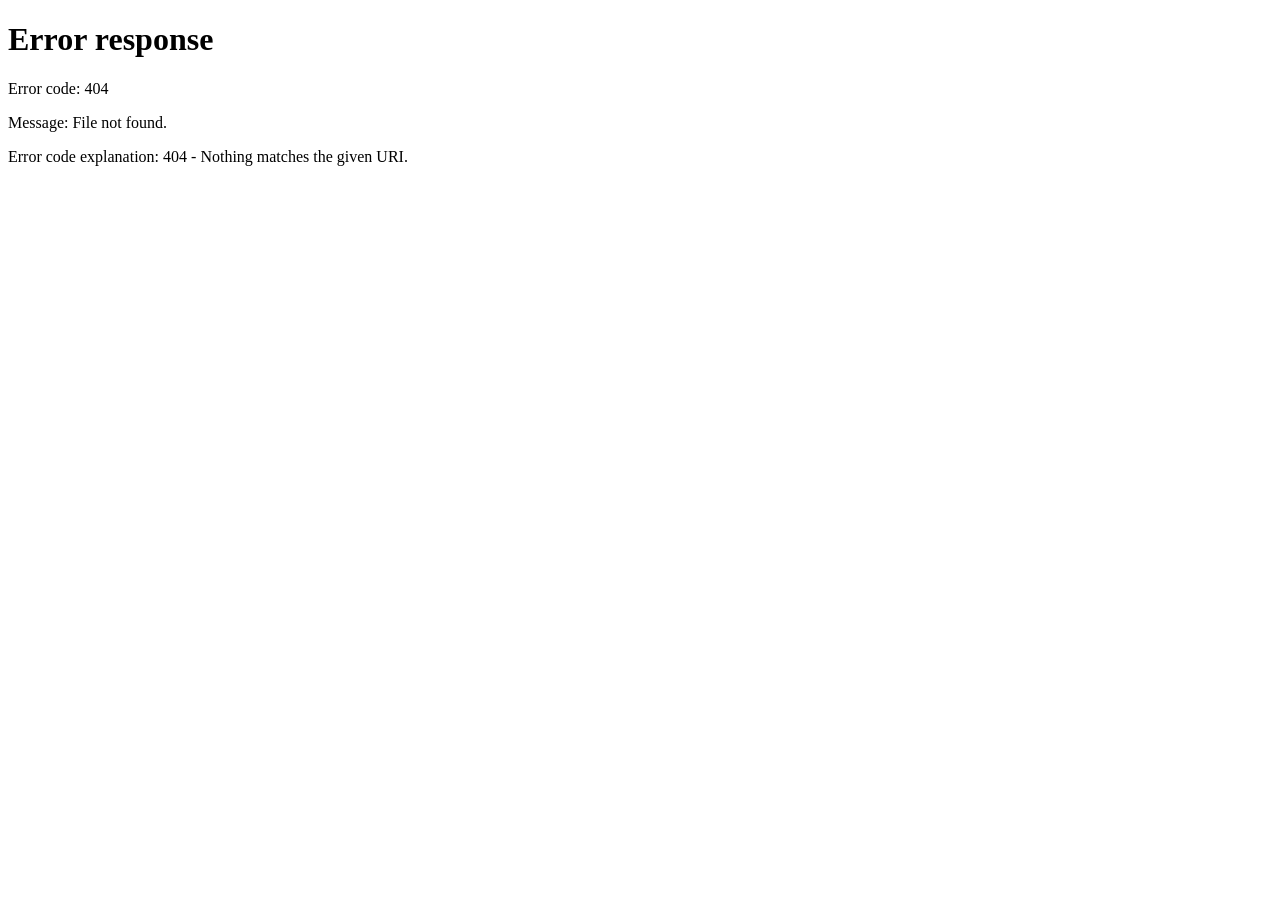
==== farmer-dashboard.html @ 504e05a1 "Farmer portal" ====
<!DOCTYPE html>

<html lang="en">
<head>
    <meta charset="UTF-8">
    <meta name="viewport" content="width=device-width, initial-scale=1.0">
    <title>Farmer Dashboard | HarvestHub</title>


<link rel="stylesheet" href="css/style.css">
<link rel="stylesheet" href="css/farmer-auth.css">


</head>

<body class="farmer-auth-page">


<header class="auth-header">
    <a href="index.html" class="auth-brand">
        <span class="brand-icon">🌱</span>
        HarvestHub
    </a>

    <button type="button" id="farmerLogout" class="dashboard-logout">
        Log Out
    </button>
</header>

<main class="dashboard-container">

    <section class="dashboard-welcome">
        <span class="auth-eyebrow">FARMER WORKSPACE</span>

        <h1>Welcome, <span id="dashboardFarmerName">Farmer</span>! 🌱</h1>

        <p>
            Manage your farm's presence on HarvestHub from one place.
        </p>
    </section>

    <section class="dashboard-profile">

        <div class="dashboard-profile-icon">👨‍🌾</div>

        <div class="dashboard-profile-info">
            <span class="profile-label">YOUR FARM / BUSINESS</span>
            <h2 id="dashboardBusinessName">Your Business</h2>
            <p id="dashboardBusinessType">Farm business</p>
        </div>

        <span class="account-badge">✓ Account Created</span>

    </section>

    <section class="dashboard-grid">

        <article class="dashboard-card">
            <span class="dashboard-card-icon">🌾</span>
            <h3>My Products</h3>
            <p>
                Add your produce, update prices, manage stock,
                and maintain your product listings.
            </p>
            <span class="coming-soon">Product management coming next</span>
        </article>

        <article class="dashboard-card">
            <span class="dashboard-card-icon">📦</span>
            <h3>My Orders</h3>
            <p>
                Keep track of orders containing your products
                and review relevant buyer details.
            </p>
            <span class="coming-soon">Order management coming next</span>
        </article>

        <article class="dashboard-card">
            <span class="dashboard-card-icon">☎️</span>
            <h3>Farm Contact</h3>
            <p>
                Make sure buyers have the correct contact
                information for your business.
            </p>

            <div class="profile-detail">
                <span>Farmer</span>
                <strong id="dashboardFullName">—</strong>
            </div>

            <div class="profile-detail">
                <span>Phone</span>
                <strong id="dashboardPhone">—</strong>
            </div>
        </article>

    </section>

    <section class="dashboard-actions">
        <div>
            <h2>Ready to grow your business?</h2>
            <p>
                Visit the marketplace to see how your customers
                discover fresh products.
            </p>
        </div>

        <a href="marketplace.html" class="dashboard-marketplace-link">
            View Marketplace →
        </a>
    </section>

</main>

<footer class="auth-footer">
    <p>© 2026 HarvestHub. Growing opportunities together. 🌱</p>
</footer>

<script src="js/data.js"></script>
<script src="js/farmer-dashboard.js"></script>


</body>
</html>
---- css/style.css ----
@import url('https://fonts.googleapis.com/css2?family=DM+Sans:wght@400;500;600;700&family=Manrope:wght@400;500;600;700;800&display=swap');

:root {
--green: #245c3a;
--green-dark: #173f2a;
--green-light: #79a95b;
--green-pale: #edf4e8;


--cream: #f8f7f0;
--white: #ffffff;

--text: #24352a;
--muted: #748074;
--border: #e5e9e1;

--radius-sm: 10px;
--radius-md: 18px;
--radius-lg: 28px;

--shadow:
    0 18px 55px rgba(30, 65, 40, 0.08);

--font-body: 'DM Sans', sans-serif;
--font-heading: 'Manrope', sans-serif;

--container: 1200px;


}

* {
  margin: 0;
  padding: 0;
  box-sizing: border-box;
  }

html {
scroll-behavior: smooth;
scroll-padding-top: 100px;
}

body {
font-family: var(--font-body);
color: var(--text);
background: var(--cream);
line-height: 1.6;
-webkit-font-smoothing: antialiased;
}

a {
color: inherit;
text-decoration: none;
}

button,
input,
select,
textarea {
font: inherit;
}

button,
a {
-webkit-tap-highlight-color: transparent;
}

button:focus-visible,
a:focus-visible,
input:focus-visible,
select:focus-visible,
textarea:focus-visible {
outline: 3px solid var(--green-light);
outline-offset: 4px;
}

img {
display: block;
max-width: 100%;
}

.site-header {
min-height: 84px;
padding: 16px max(5%, calc((100% - var(--container)) / 2));


display: flex;
align-items: center;
justify-content: space-between;
gap: 30px;

background: rgba(248, 247, 240, 0.96);
border-bottom: 1px solid rgba(36, 92, 58, 0.08);

position: sticky;
top: 0;
z-index: 100;
backdrop-filter: blur(16px);


}

.brand {
display: inline-flex;
align-items: center;
gap: 9px;


font-family: var(--font-heading);
font-size: 24px;
font-weight: 800;
letter-spacing: -1.2px;
white-space: nowrap;


}

.brand-icon {
display: grid;
place-items: center;


width: 38px;
height: 38px;

border-radius: 12px;
background: var(--green);
color: var(--white);

font-size: 24px;


}

.brand-accent {
color: var(--green-light);
}

.main-nav {
display: flex;
align-items: center;
gap: 34px;
}

.main-nav a,
.footer-links a {
color: var(--muted);
font-size: 14px;
font-weight: 600;
transition: color 0.2s ease;
}

.main-nav a:hover,
.footer-links a:hover {
color: var(--green);
}

.header-actions {
display: flex;
align-items: center;
gap: 12px;
}

.button {
min-height: 46px;
padding: 12px 20px;


display: inline-flex;
align-items: center;
justify-content: center;
gap: 12px;

border: 1px solid transparent;
border-radius: var(--radius-sm);

font-size: 13px;
font-weight: 700;

cursor: pointer;

transition:
    background 0.2s ease,
    color 0.2s ease,
    border-color 0.2s ease,
    transform 0.2s ease,
    box-shadow 0.2s ease;


}

.button:hover {
transform: translateY(-2px);
}

.button-primary {
background: var(--green);
color: var(--white);
}

.button-primary:hover {
background: var(--green-dark);
box-shadow: 0 8px 20px rgba(36, 92, 58, 0.15);
}

.button-outline {
border-color: var(--border);
color: var(--green);
background: transparent;
}

.button-outline:hover {
border-color: var(--green);
background: var(--white);
}

.button-light {
background: rgba(255, 255, 255, 0.8);
border-color: rgba(36, 92, 58, 0.15);
color: var(--green);
}

.button-light:hover {
background: var(--white);
}

.button-white {
background: var(--white);
color: var(--green);
}

.button-white:hover {
background: var(--green-pale);
}

.button-large {
min-height: 54px;
padding: 15px 24px;
font-size: 14px;
}

.mobile-menu-button {
display: none;
width: 44px;
height: 44px;


border: 1px solid var(--border);
border-radius: 10px;

background: var(--white);
color: var(--green);

font-size: 22px;
cursor: pointer;


}

/* HERO */

.hero {
max-width: var(--container);
min-height: 600px;


margin: 0 auto;
padding: 80px 30px 70px;

display: grid;
grid-template-columns: 1fr 0.9fr;
align-items: center;
gap: 65px;


}

.hero-content {
max-width: 590px;
}

.eyebrow {
display: inline-flex;
align-items: center;
gap: 10px;


padding: 9px 13px;

border: 1px solid #dce7d5;
border-radius: 100px;

background: #f0f5eb;
color: var(--green);

font-size: 10px;
font-weight: 800;
letter-spacing: 1.1px;


}

.status-dot {
width: 8px;
height: 8px;


border-radius: 50%;
background: var(--green-light);

box-shadow: 0 0 0 4px rgba(121, 169, 91, 0.13);


}

.hero h1 {
margin-top: 28px;


font-family: var(--font-heading);
font-size: clamp(40px, 5vw, 64px);
line-height: 1.12;
letter-spacing: -3.5px;
font-weight: 800;


}

.hero h1 span {
display: block;
color: var(--green);
}

.hero-description {
max-width: 500px;
margin-top: 24px;


color: var(--muted);
font-size: 16px;
line-height: 1.9;


}

.hero-actions {
margin-top: 32px;


display: flex;
flex-wrap: wrap;
gap: 12px;


}

.hero-trust {
margin-top: 32px;


display: flex;
align-items: center;
gap: 11px;


}

.trust-icon {
width: 25px;
height: 25px;


display: grid;
place-items: center;

border-radius: 50%;
background: #e3edda;
color: var(--green);

font-size: 13px;
font-weight: 800;


}

.hero-trust p {
color: var(--muted);
font-size: 12px;
}

/* HERO IMAGE */

.hero-visual {
position: relative;
min-width: 0;
padding: 12px;
}

.hero-image {
min-height: 440px;
position: relative;
overflow: hidden;


border-radius: 150px 150px 28px 28px;

background:
    linear-gradient(
        145deg,
        rgba(23, 63, 42, 0.05),
        rgba(23, 63, 42, 0.35)
    ),
    url('../assets/images/hero-farm.jfif')
    center / cover no-repeat,
    #dce8d1;

box-shadow: var(--shadow);


}

.hero-image-overlay {
position: absolute;
inset: 0;


background:
    linear-gradient(
        180deg,
        transparent 55%,
        rgba(15, 43, 26, 0.2)
    );

pointer-events: none;


}

.floating-card {
position: absolute;
z-index: 2;


display: flex;
align-items: center;
gap: 12px;

padding: 15px 18px;

border: 1px solid rgba(255, 255, 255, 0.7);
border-radius: 15px;

background: rgba(255, 255, 255, 0.95);
box-shadow: 0 15px 35px rgba(22, 53, 31, 0.12);

backdrop-filter: blur(12px);


}

.floating-card-top {
top: 60px;
left: -20px;
}

.floating-card-bottom {
right: -15px;
bottom: 50px;
}

.floating-icon {
width: 42px;
height: 42px;


display: grid;
place-items: center;

border-radius: 12px;
background: var(--green-pale);

font-size: 21px;


}

.floating-card strong,
.floating-card span:not(.floating-icon) {
display: block;
}

.floating-card strong {
font-size: 12px;
}

.floating-card div span {
margin-top: 3px;
color: var(--muted);
font-size: 10px;
}

.hero-decoration {
position: absolute;
z-index: -1;


border-radius: 50%;
background: #e2ecd9;


}

.decoration-one {
width: 110px;
height: 110px;


top: 0;
right: -15px;


}

.decoration-two {
width: 65px;
height: 65px;


bottom: 5px;
left: -12px;

background: #d6e4c8;


}

/* BENEFITS */

.benefits {
max-width: var(--container);
margin: 0 auto;
padding: 30px;


display: grid;
grid-template-columns: repeat(3, 1fr);
gap: 30px;

border-top: 1px solid var(--border);
border-bottom: 1px solid var(--border);


}

.benefit {
display: flex;
align-items: flex-start;
gap: 15px;
}

.benefit-icon {
width: 46px;
height: 46px;
flex-shrink: 0;


display: grid;
place-items: center;

border-radius: 13px;
background: #edf3e7;

font-size: 22px;


}

.benefit h3 {
font-size: 14px;
font-weight: 800;
}

.benefit p {
margin-top: 5px;


color: var(--muted);
font-size: 12px;
line-height: 1.7;


}

/* INTRODUCTION */

.intro-section {
max-width: var(--container);
margin: 0 auto;
padding: 100px 30px;
}

.section-heading {
max-width: 650px;
margin: 0 auto 45px;
text-align: center;
}

.section-kicker {
color: var(--green-light);


font-size: 10px;
font-weight: 800;
letter-spacing: 1.5px;


}

.section-heading h2,
.closing-banner h2 {
margin-top: 13px;


font-family: var(--font-heading);
font-size: clamp(28px, 4vw, 42px);
line-height: 1.25;
letter-spacing: -1.5px;


}

.section-heading > p {
max-width: 550px;
margin: 16px auto 0;


color: var(--muted);
font-size: 14px;
line-height: 1.9;


}

.audience-grid {
display: grid;
grid-template-columns: repeat(2, 1fr);
gap: 25px;
}

.audience-card {
padding: 32px;


border: 1px solid var(--border);
border-radius: var(--radius-lg);

background: var(--white);

transition:
    transform 0.25s ease,
    box-shadow 0.25s ease;


}

.audience-card:hover {
transform: translateY(-5px);
box-shadow: var(--shadow);
}

.buyer-card {
background: #f0f4e9;
border-color: #e1ead8;
}

.farmer-card {
background: #edf3ed;
border-color: #dce7dc;
}

.audience-number {
color: var(--muted);
font-size: 10px;
font-weight: 800;
letter-spacing: 1.2px;
}

.audience-icon {
width: 60px;
height: 60px;
margin-top: 25px;


display: grid;
place-items: center;

border-radius: 18px;
background: rgba(255, 255, 255, 0.8);

font-size: 28px;


}

.audience-card h3 {
margin-top: 20px;


font-family: var(--font-heading);
font-size: 23px;
line-height: 1.4;
letter-spacing: -0.6px;


}

.audience-card p {
max-width: 430px;
margin-top: 12px;


color: var(--muted);
font-size: 13px;
line-height: 1.9;


}

.text-link {
display: inline-flex;
align-items: center;
gap: 12px;


margin-top: 25px;

color: var(--green);
font-size: 13px;
font-weight: 800;


}

.text-link span {
transition: transform 0.2s ease;
}

.text-link:hover span {
transform: translateX(5px);
}

/* CLOSING BANNER */

.closing-banner {
max-width: calc(var(--container) - 60px);
margin: 0 auto 80px;
padding: 45px;


display: flex;
align-items: center;
justify-content: space-between;
gap: 30px;

border-radius: var(--radius-lg);
background: var(--green);
color: var(--white);


}

.closing-banner .section-kicker {
color: #c1dfad;
}

.closing-banner h2 {
font-size: clamp(26px, 3vw, 36px);
}

.closing-banner p {
margin-top: 10px;


color: #d5e4d6;
font-size: 13px;


}

/* FOOTER */

.site-footer {
padding: 35px 5%;


display: flex;
flex-wrap: wrap;
align-items: center;
justify-content: space-between;
gap: 20px;

border-top: 1px solid var(--border);


}

.footer-brand {
font-size: 20px;
}

.footer-brand .brand-icon {
width: 32px;
height: 32px;
border-radius: 10px;
font-size: 20px;
}

.site-footer > p {
color: var(--muted);
font-size: 11px;
}

.footer-links {
display: flex;
flex-wrap: wrap;
gap: 22px;
}

.footer-links a {
font-size: 12px;
}

.copyright {
width: 100%;
padding-top: 15px;
border-top: 1px solid var(--border);
}

/* RESPONSIVE DESIGN */

@media (max-width: 1050px) {
.site-header {
gap: 18px;
}


.main-nav {
    gap: 18px;
}

.hero {
    gap: 35px;
}

.hero h1 {
    letter-spacing: -2px;
}

.floating-card-top {
    left: -5px;
}

.floating-card-bottom {
    right: -5px;
}


}

@media (max-width: 800px) {
.site-header {
min-height: 75px;
padding: 14px 5%;
}


.brand {
    font-size: 21px;
}

.header-actions {
    display: none;
}

.mobile-menu-button {
    display: grid;
    place-items: center;
}

.main-nav {
    position: absolute;
    top: 100%;
    left: 0;
    right: 0;

    display: none;
    flex-direction: column;
    align-items: stretch;
    gap: 0;

    padding: 10px 5% 20px;

    background: var(--cream);
    border-bottom: 1px solid var(--border);
    box-shadow: 0 15px 20px rgba(0, 0, 0, 0.04);
}

.main-nav.nav-open {
    display: flex;
}

.main-nav a {
    padding: 13px 0;
}

.hero {
    padding: 55px 5% 45px;
    grid-template-columns: 1fr;
    gap: 35px;
}

.hero-content {
    max-width: 650px;
}

.hero h1 {
    font-size: clamp(42px, 8vw, 60px);
}

.hero-visual {
    width: 100%;
    max-width: 540px;
    margin: 0 auto;
}

.hero-image {
    min-height: 420px;
}

.benefits {
    padding: 30px 5%;
    grid-template-columns: 1fr;
    gap: 25px;
}

.intro-section {
    padding: 75px 5%;
}

.closing-banner {
    margin: 0 5% 60px;
    padding: 35px;
    flex-direction: column;
    align-items: flex-start;
}

.site-footer {
    padding: 30px 5%;
}


}

@media (max-width: 550px) {
.hero {
padding-top: 40px;
}


.hero h1 {
    font-size: 41px;
    letter-spacing: -2px;
}

.hero-description {
    font-size: 14px;
}

.hero-actions {
    flex-direction: column;
    align-items: stretch;
}

.hero-actions .button {
    width: 100%;
}

.hero-image {
    min-height: 340px;
    border-radius: 110px 110px 22px 22px;
}

.floating-card {
    padding: 11px;
    gap: 8px;
}

.floating-card-top {
    top: 45px;
}

.floating-card-bottom {
    bottom: 30px;
}

.floating-icon {
    width: 35px;
    height: 35px;
    font-size: 17px;
}

.floating-card strong {
    font-size: 10px;
}

.floating-card div span {
    font-size: 9px;
}

.audience-grid {
    grid-template-columns: 1fr;
}

.audience-card {
    padding: 25px;
}

.section-heading h2 {
    font-size: 31px;
}

.closing-banner {
    padding: 28px 23px;
}

.site-footer {
    flex-direction: column;
    align-items: flex-start;
}

.copyright {
    line-height: 1.8;
}


}

@media (prefers-reduced-motion: reduce) {
*,
*::before,
*::after {
scroll-behavior: auto !important;
transition-duration: 0.01ms !important;
animation-duration: 0.01ms !important;
}
}
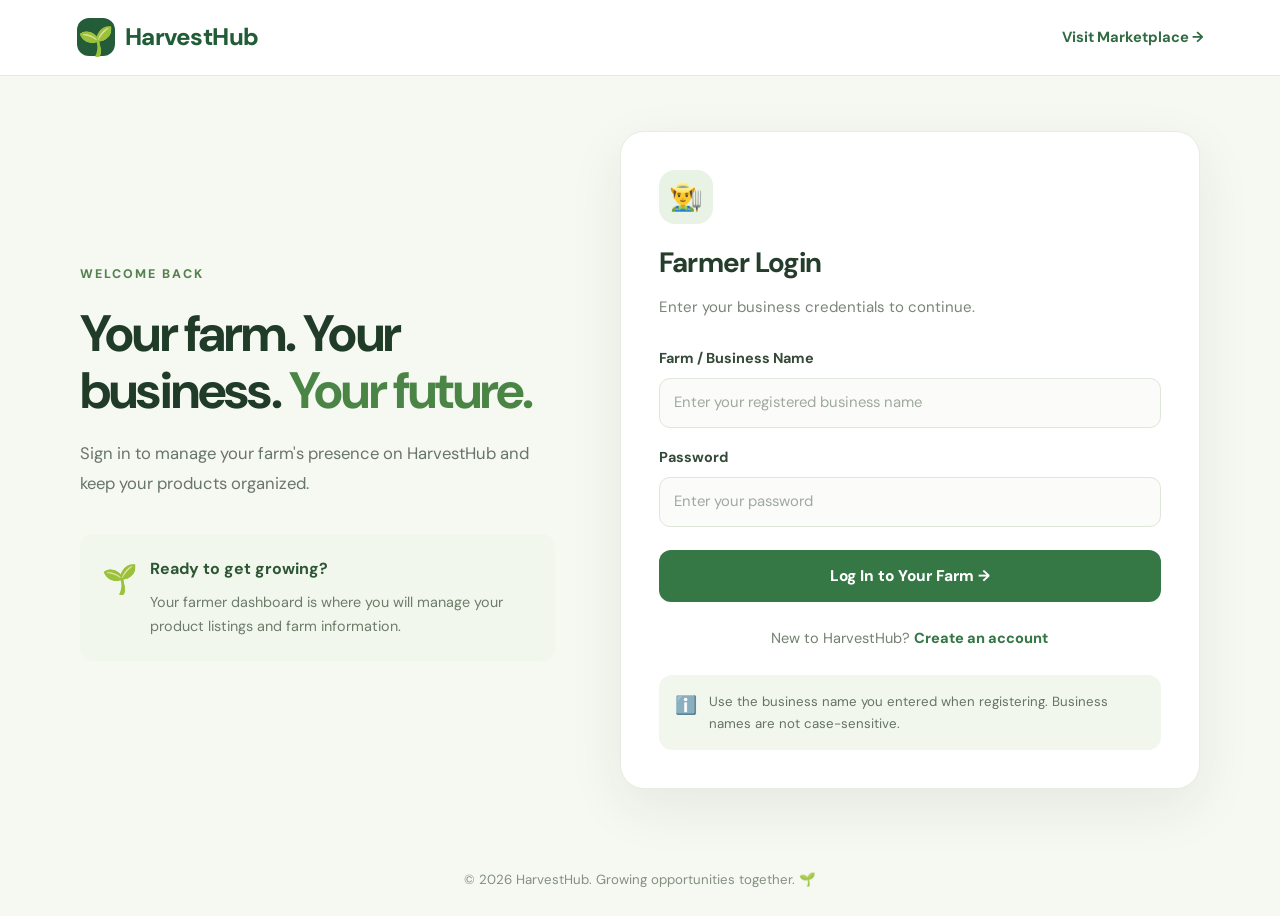
==== commit 087656c9: "Farmer order feature" ====
--- a/farmer-dashboard.html
+++ b/farmer-dashboard.html
@@ -55,46 +55,58 @@
 
     <section class="dashboard-grid">
 
-        <article class="dashboard-card">
-            <span class="dashboard-card-icon">🌾</span>
-            <h3>My Products</h3>
-            <p>
-                Add your produce, update prices, manage stock,
-                and maintain your product listings.
-            </p>
-            <span class="coming-soon">Product management coming next</span>
-        </article>
 
-        <article class="dashboard-card">
-            <span class="dashboard-card-icon">📦</span>
-            <h3>My Orders</h3>
-            <p>
-                Keep track of orders containing your products
-                and review relevant buyer details.
-            </p>
-            <span class="coming-soon">Order management coming next</span>
-        </article>
+<article class="dashboard-card">
+    <span class="dashboard-card-icon">🌾</span>
+    <h3>My Products</h3>
 
-        <article class="dashboard-card">
-            <span class="dashboard-card-icon">☎️</span>
-            <h3>Farm Contact</h3>
-            <p>
-                Make sure buyers have the correct contact
-                information for your business.
-            </p>
+    <p>
+        Add produce, upload images, update prices, edit listings,
+        and manage your available stock.
+    </p>
 
-            <div class="profile-detail">
-                <span>Farmer</span>
-                <strong id="dashboardFullName">—</strong>
-            </div>
+    <a href="farmer-products.html" class="dashboard-feature-link">
+        Manage My Products →
+    </a>
+</article>
 
-            <div class="profile-detail">
-                <span>Phone</span>
-                <strong id="dashboardPhone">—</strong>
-            </div>
-        </article>
+<article class="dashboard-card">
+    <span class="dashboard-card-icon">📦</span>
+    <h3>My Orders</h3>
 
-    </section>
+    <p>
+        View orders containing your products, review delivery details,
+        and contact buyers when their phone numbers are available.
+    </p>
+
+    <a href="farmer-orders.html" class="dashboard-feature-link">
+        View My Orders →
+    </a>
+</article>
+
+<article class="dashboard-card">
+    <span class="dashboard-card-icon">☎️</span>
+    <h3>Farm Contact</h3>
+
+    <p>
+        Make sure buyers can reach your farm using the correct
+        business contact information.
+    </p>
+
+    <div class="profile-detail">
+        <span>Farmer</span>
+        <strong id="dashboardFullName">—</strong>
+    </div>
+
+    <div class="profile-detail">
+        <span>Phone</span>
+        <strong id="dashboardPhone">—</strong>
+    </div>
+</article>
+
+
+</section>
+
 
     <section class="dashboard-actions">
         <div>
--- a/css/farmer-auth.css
+++ b/css/farmer-auth.css
@@ -0,0 +1,1438 @@
+/* ========================================
+HARVESTHUB FARMER AUTHENTICATION
+======================================== */
+
+.farmer-auth-page {
+min-height: 100vh;
+background: #f6f8f2;
+color: #243326;
+}
+
+.auth-header {
+min-height: 76px;
+padding: 16px 6%;
+display: flex;
+align-items: center;
+justify-content: space-between;
+gap: 20px;
+background: #ffffff;
+border-bottom: 1px solid #e6eadf;
+}
+
+.auth-brand {
+display: inline-flex;
+align-items: center;
+gap: 10px;
+color: #215c36;
+text-decoration: none;
+font-size: 1.5rem;
+font-weight: 800;
+letter-spacing: -0.5px;
+}
+
+.brand-icon {
+font-size: 1.8rem;
+}
+
+.back-link {
+color: #326b43;
+text-decoration: none;
+font-size: 0.92rem;
+font-weight: 700;
+}
+
+.back-link:hover {
+color: #173e25;
+}
+
+.auth-container {
+width: min(1120px, 90%);
+margin: 55px auto;
+display: grid;
+grid-template-columns: 0.9fr 1.1fr;
+align-items: center;
+gap: 65px;
+}
+
+.auth-intro {
+padding: 20px 0;
+}
+
+.auth-eyebrow {
+display: inline-block;
+margin-bottom: 20px;
+color: #54814e;
+font-size: 0.78rem;
+font-weight: 800;
+letter-spacing: 2px;
+}
+
+.auth-intro h1 {
+margin: 0 0 20px;
+color: #203c29;
+font-size: clamp(2.2rem, 4vw, 3.5rem);
+line-height: 1.12;
+letter-spacing: -1.8px;
+}
+
+.auth-intro h1 span {
+color: #4b8546;
+}
+
+.auth-intro > p {
+max-width: 480px;
+color: #687568;
+font-size: 1.04rem;
+line-height: 1.8;
+}
+
+.auth-benefits {
+display: grid;
+gap: 24px;
+margin-top: 38px;
+}
+
+.benefit {
+display: flex;
+align-items: flex-start;
+gap: 16px;
+}
+
+.benefit > span {
+width: 48px;
+height: 48px;
+flex-shrink: 0;
+display: grid;
+place-items: center;
+background: #e7f1e2;
+border-radius: 14px;
+font-size: 1.45rem;
+}
+
+.benefit strong {
+display: block;
+margin: 2px 0 5px;
+color: #294a31;
+font-size: 0.98rem;
+}
+
+.benefit p {
+margin: 0;
+color: #718071;
+font-size: 0.88rem;
+line-height: 1.6;
+}
+
+.auth-card {
+padding: 38px;
+background: #ffffff;
+border: 1px solid #e8ece3;
+border-radius: 24px;
+box-shadow: 0 18px 55px rgba(36, 64, 37, 0.08);
+}
+
+.auth-card-heading {
+margin-bottom: 28px;
+}
+
+.form-icon {
+display: inline-grid;
+width: 54px;
+height: 54px;
+margin-bottom: 17px;
+place-items: center;
+background: #e9f3e5;
+border-radius: 16px;
+font-size: 1.7rem;
+}
+
+.auth-card-heading h2 {
+margin: 0 0 9px;
+color: #253d2b;
+font-size: 1.75rem;
+letter-spacing: -0.7px;
+}
+
+.auth-card-heading > p {
+margin: 0;
+color: #7a8578;
+font-size: 0.94rem;
+line-height: 1.6;
+}
+
+#farmerSignupForm,
+#farmerLoginForm {
+display: grid;
+gap: 18px;
+}
+
+.form-group {
+display: grid;
+gap: 8px;
+}
+
+.form-group label {
+color: #354a38;
+font-size: 0.9rem;
+font-weight: 700;
+}
+
+.form-group input,
+.form-group select {
+box-sizing: border-box;
+width: 100%;
+min-height: 49px;
+padding: 12px 14px;
+color: #263b2b;
+background: #fbfcf9;
+border: 1px solid #dfe6da;
+border-radius: 11px;
+outline: none;
+font: inherit;
+font-size: 0.93rem;
+transition: border-color 0.2s, box-shadow 0.2s;
+}
+
+.form-group input::placeholder {
+color: #a0a99e;
+}
+
+.form-group input:focus,
+.form-group select:focus {
+border-color: #5b9356;
+box-shadow: 0 0 0 3px rgba(91, 147, 86, 0.12);
+}
+
+.form-group small {
+color: #879183;
+font-size: 0.8rem;
+}
+
+.auth-submit {
+width: 100%;
+min-height: 52px;
+margin-top: 5px;
+padding: 14px 20px;
+color: #ffffff;
+background: #367746;
+border: none;
+border-radius: 12px;
+cursor: pointer;
+font: inherit;
+font-size: 0.97rem;
+font-weight: 800;
+transition: background 0.2s, transform 0.2s;
+}
+
+.auth-submit:hover {
+background: #245c33;
+transform: translateY(-1px);
+}
+
+.auth-submit:disabled {
+opacity: 0.65;
+cursor: wait;
+transform: none;
+}
+
+.auth-switch {
+margin: 25px 0 0;
+text-align: center;
+color: #748071;
+font-size: 0.91rem;
+}
+
+.auth-switch a {
+color: #367746;
+font-weight: 800;
+text-decoration: none;
+}
+
+.auth-switch a:hover {
+text-decoration: underline;
+}
+
+.auth-terms {
+margin: 20px 0 0;
+color: #8b9487;
+text-align: center;
+font-size: 0.78rem;
+line-height: 1.6;
+}
+
+.auth-message {
+margin-bottom: 20px;
+padding: 13px 15px;
+border-radius: 10px;
+font-size: 0.9rem;
+line-height: 1.5;
+}
+
+.auth-message[hidden] {
+display: none;
+}
+
+.auth-message.error {
+color: #8e2929;
+background: #fff0f0;
+border: 1px solid #f3cece;
+}
+
+.auth-message.success {
+color: #245e36;
+background: #edf8ec;
+border: 1px solid #cce6c9;
+}
+
+.auth-note,
+.login-highlight {
+display: flex;
+align-items: flex-start;
+gap: 12px;
+padding: 16px;
+background: #f2f7ee;
+border-radius: 13px;
+}
+
+.auth-note {
+margin-top: 24px;
+}
+
+.auth-note > span {
+font-size: 1.1rem;
+}
+
+.auth-note p {
+margin: 0;
+color: #647362;
+font-size: 0.83rem;
+line-height: 1.65;
+}
+
+.login-container {
+min-height: 610px;
+}
+
+.login-highlight {
+margin-top: 35px;
+padding: 22px;
+}
+
+.highlight-icon {
+font-size: 1.8rem;
+}
+
+.login-highlight strong {
+color: #2d5635;
+}
+
+.login-highlight p {
+margin: 8px 0 0;
+color: #6e7b6a;
+font-size: 0.9rem;
+line-height: 1.7;
+}
+
+.auth-footer {
+padding: 25px 15px;
+color: #849080;
+text-align: center;
+font-size: 0.83rem;
+}
+
+.auth-footer p {
+margin: 0;
+}
+
+/* ========================================
+RESPONSIVE LAYOUT
+======================================== */
+
+@media (max-width: 850px) {
+.auth-container {
+width: min(560px, 90%);
+margin: 35px auto;
+grid-template-columns: 1fr;
+gap: 25px;
+}
+
+
+.auth-intro {
+    padding: 10px 0;
+}
+
+.auth-intro h1 {
+    font-size: 2.5rem;
+}
+
+.auth-benefits {
+    gap: 18px;
+    margin-top: 25px;
+}
+
+.login-container {
+    min-height: auto;
+}
+
+
+}
+
+@media (max-width: 520px) {
+.auth-header {
+min-height: 65px;
+padding: 14px 5%;
+}
+
+
+.auth-brand {
+    font-size: 1.2rem;
+}
+
+.back-link {
+    font-size: 0.8rem;
+}
+
+.auth-container {
+    width: 92%;
+    margin: 25px auto;
+}
+
+.auth-intro h1 {
+    font-size: 2.15rem;
+    letter-spacing: -1px;
+}
+
+.auth-intro > p {
+    font-size: 0.94rem;
+}
+
+.auth-card {
+    padding: 25px 20px;
+    border-radius: 18px;
+}
+
+.auth-card-heading h2 {
+    font-size: 1.5rem;
+}
+
+.benefit > span {
+    width: 42px;
+    height: 42px;
+}
+
+
+}
+
+/* ========================================
+FARMER DASHBOARD
+======================================== */
+
+.dashboard-container {
+width: min(1120px, 90%);
+margin: 45px auto 60px;
+}
+
+.dashboard-welcome {
+margin-bottom: 30px;
+}
+
+.dashboard-welcome h1 {
+margin: 0 0 12px;
+color: #203c29;
+font-size: clamp(2rem, 4vw, 3rem);
+letter-spacing: -1.2px;
+}
+
+.dashboard-welcome h1 span {
+color: #4b8546;
+}
+
+.dashboard-welcome > p {
+color: #738070;
+line-height: 1.7;
+}
+
+.dashboard-logout {
+padding: 10px 18px;
+color: #a33b35;
+background: #fff;
+border: 1px solid #efd8d5;
+border-radius: 10px;
+cursor: pointer;
+font: inherit;
+font-size: 0.9rem;
+font-weight: 700;
+}
+
+.dashboard-logout:hover {
+background: #fff3f1;
+}
+
+.dashboard-profile {
+display: flex;
+align-items: center;
+gap: 20px;
+padding: 25px;
+background: #ffffff;
+border: 1px solid #e6ebdf;
+border-radius: 20px;
+box-shadow: 0 10px 30px rgba(36, 64, 37, 0.04);
+}
+
+.dashboard-profile-icon {
+width: 68px;
+height: 68px;
+flex-shrink: 0;
+display: grid;
+place-items: center;
+background: #e9f3e5;
+border-radius: 18px;
+font-size: 2rem;
+}
+
+.dashboard-profile-info {
+flex: 1;
+min-width: 0;
+}
+
+.profile-label {
+color: #78906f;
+font-size: 0.73rem;
+font-weight: 800;
+letter-spacing: 1.4px;
+}
+
+.dashboard-profile-info h2 {
+margin: 7px 0;
+color: #294832;
+font-size: 1.4rem;
+overflow-wrap: anywhere;
+}
+
+.dashboard-profile-info p {
+margin: 0;
+color: #7a8677;
+font-size: 0.9rem;
+}
+
+.account-badge {
+padding: 8px 12px;
+color: #2b703b;
+background: #eaf6e8;
+border-radius: 30px;
+font-size: 0.78rem;
+font-weight: 800;
+white-space: nowrap;
+}
+
+.dashboard-grid {
+display: grid;
+grid-template-columns: repeat(3, minmax(0, 1fr));
+gap: 22px;
+margin-top: 28px;
+}
+
+.dashboard-card {
+min-width: 0;
+padding: 25px;
+background: #ffffff;
+border: 1px solid #e5eadf;
+border-radius: 18px;
+}
+
+.dashboard-card-icon {
+display: grid;
+width: 51px;
+height: 51px;
+place-items: center;
+background: #edf4e8;
+border-radius: 15px;
+font-size: 1.65rem;
+}
+
+.dashboard-card h3 {
+margin: 20px 0 10px;
+color: #2b4632;
+font-size: 1.15rem;
+}
+
+.dashboard-card > p {
+min-height: 78px;
+color: #748071;
+font-size: 0.9rem;
+line-height: 1.7;
+}
+
+.coming-soon {
+display: inline-block;
+margin-top: 8px;
+padding: 8px 10px;
+color: #6a785f;
+background: #f2f5ed;
+border-radius: 8px;
+font-size: 0.76rem;
+font-weight: 700;
+}
+
+.profile-detail {
+display: flex;
+flex-direction: column;
+gap: 5px;
+margin-top: 15px;
+}
+
+.profile-detail span {
+color: #8a9484;
+font-size: 0.78rem;
+}
+
+.profile-detail strong {
+color: #344d38;
+font-size: 0.91rem;
+overflow-wrap: anywhere;
+}
+
+.dashboard-actions {
+display: flex;
+align-items: center;
+justify-content: space-between;
+gap: 25px;
+margin-top: 30px;
+padding: 27px;
+background: #eaf3e4;
+border-radius: 18px;
+}
+
+.dashboard-actions h2 {
+margin: 0 0 8px;
+color: #294832;
+font-size: 1.2rem;
+}
+
+.dashboard-actions p {
+margin: 0;
+color: #687b63;
+font-size: 0.9rem;
+line-height: 1.6;
+}
+
+.dashboard-marketplace-link {
+flex-shrink: 0;
+padding: 13px 18px;
+color: #fff;
+background: #367746;
+border-radius: 10px;
+text-decoration: none;
+font-size: 0.9rem;
+font-weight: 800;
+}
+
+.dashboard-marketplace-link:hover {
+background: #245c33;
+}
+
+@media (max-width: 850px) {
+.dashboard-grid {
+grid-template-columns: repeat(2, minmax(0, 1fr));
+}
+
+
+.dashboard-card:last-child {
+    grid-column: 1 / -1;
+}
+
+
+}
+
+@media (max-width: 560px) {
+.dashboard-container {
+width: 92%;
+margin-top: 30px;
+}
+
+
+.dashboard-profile {
+    align-items: flex-start;
+    flex-wrap: wrap;
+    padding: 20px;
+}
+
+.account-badge {
+    margin-left: 0;
+}
+
+.dashboard-grid {
+    grid-template-columns: 1fr;
+}
+
+.dashboard-card:last-child {
+    grid-column: auto;
+}
+
+.dashboard-card > p {
+    min-height: auto;
+}
+
+.dashboard-actions {
+    align-items: flex-start;
+    flex-direction: column;
+    padding: 22px;
+}
+
+
+}
+
+/* ========================================
+FARMER PRODUCT MANAGEMENT
+======================================== */
+
+.farmer-top-nav {
+display: flex;
+align-items: center;
+justify-content: flex-end;
+gap: 22px;
+}
+
+.farmer-top-nav > a {
+color: #426449;
+text-decoration: none;
+font-size: 0.9rem;
+font-weight: 700;
+}
+
+.farmer-top-nav > a:hover {
+color: #1d4b2c;
+}
+
+.farmer-products-container {
+width: min(1160px, 92%);
+margin: 42px auto 65px;
+}
+
+.products-page-heading {
+display: flex;
+align-items: center;
+justify-content: space-between;
+gap: 25px;
+margin-bottom: 30px;
+}
+
+.products-page-heading h1 {
+margin: 0 0 12px;
+color: #203c29;
+font-size: clamp(2rem, 4vw, 3rem);
+letter-spacing: -1.3px;
+}
+
+.products-page-heading h1 span {
+color: #4b8546;
+}
+
+.products-page-heading p {
+margin: 0;
+color: #748071;
+line-height: 1.7;
+}
+
+.inventory-summary {
+display: grid;
+grid-template-columns: repeat(2, minmax(0, 1fr));
+gap: 20px;
+margin-bottom: 30px;
+}
+
+.inventory-stat {
+display: flex;
+align-items: center;
+gap: 17px;
+padding: 23px;
+background: #ffffff;
+border: 1px solid #e5eadf;
+border-radius: 17px;
+}
+
+.inventory-stat > span {
+display: grid;
+width: 52px;
+height: 52px;
+flex-shrink: 0;
+place-items: center;
+background: #edf4e8;
+border-radius: 15px;
+font-size: 1.6rem;
+}
+
+.inventory-stat p {
+margin: 0 0 7px;
+color: #7a8677;
+font-size: 0.87rem;
+}
+
+.inventory-stat strong {
+color: #294832;
+font-size: 1.6rem;
+}
+
+.product-editor-card {
+padding: 32px;
+background: #ffffff;
+border: 1px solid #e5eadf;
+border-radius: 21px;
+box-shadow: 0 10px 35px rgba(36, 64, 37, 0.04);
+scroll-margin-top: 20px;
+}
+
+.editor-heading {
+display: flex;
+align-items: center;
+justify-content: space-between;
+gap: 20px;
+margin-bottom: 27px;
+}
+
+.editor-heading h2,
+.inventory-heading h2 {
+margin: 0 0 9px;
+color: #294832;
+font-size: 1.5rem;
+}
+
+.editor-heading p,
+.inventory-heading p {
+margin: 0;
+color: #7a8677;
+font-size: 0.9rem;
+line-height: 1.6;
+}
+
+.editor-icon {
+display: grid;
+width: 55px;
+height: 55px;
+flex-shrink: 0;
+place-items: center;
+background: #edf4e8;
+border-radius: 16px;
+font-size: 1.7rem;
+}
+
+.product-form-grid {
+display: grid;
+grid-template-columns: repeat(2, minmax(0, 1fr));
+gap: 20px;
+}
+
+.product-description-group {
+margin-top: 21px;
+}
+
+.product-description-group textarea {
+box-sizing: border-box;
+width: 100%;
+min-height: 115px;
+padding: 14px;
+resize: vertical;
+color: #263b2b;
+background: #fbfcf9;
+border: 1px solid #dfe6da;
+border-radius: 11px;
+outline: none;
+font: inherit;
+font-size: 0.93rem;
+line-height: 1.6;
+}
+
+.product-description-group textarea:focus {
+border-color: #5b9356;
+box-shadow: 0 0 0 3px rgba(91, 147, 86, 0.12);
+}
+
+.product-image-preview {
+display: flex;
+align-items: center;
+gap: 15px;
+margin-top: 20px;
+padding: 12px;
+background: #f6f8f2;
+border-radius: 12px;
+}
+
+.product-image-preview[hidden] {
+display: none;
+}
+
+.product-image-preview img {
+width: 95px;
+height: 80px;
+object-fit: cover;
+border-radius: 9px;
+}
+
+.product-image-preview span {
+color: #647362;
+font-size: 0.85rem;
+font-weight: 700;
+}
+
+.product-form-actions {
+display: flex;
+align-items: center;
+gap: 13px;
+margin-top: 24px;
+}
+
+.product-form-actions .auth-submit {
+width: auto;
+margin-top: 0;
+}
+
+.cancel-edit-button {
+min-height: 50px;
+padding: 12px 17px;
+color: #5e6b5a;
+background: #f0f3ec;
+border: 1px solid #e0e6da;
+border-radius: 11px;
+cursor: pointer;
+font: inherit;
+font-size: 0.9rem;
+font-weight: 700;
+}
+
+.cancel-edit-button:hover {
+background: #e5ebde;
+}
+
+.cancel-edit-button[hidden] {
+display: none;
+}
+
+.farmer-inventory-section {
+margin-top: 55px;
+}
+
+.inventory-heading {
+display: flex;
+align-items: center;
+justify-content: space-between;
+gap: 20px;
+margin-bottom: 22px;
+}
+
+.listing-count {
+padding: 9px 13px;
+color: #477247;
+background: #eaf3e4;
+border-radius: 30px;
+font-size: 0.82rem;
+font-weight: 800;
+white-space: nowrap;
+}
+
+.farmer-product-grid {
+display: grid;
+grid-template-columns: repeat(3, minmax(0, 1fr));
+gap: 22px;
+}
+
+.farmer-product-card {
+min-width: 0;
+overflow: hidden;
+background: #ffffff;
+border: 1px solid #e4e9de;
+border-radius: 17px;
+transition: transform 0.2s, box-shadow 0.2s;
+}
+
+.farmer-product-card:hover {
+transform: translateY(-3px);
+box-shadow: 0 12px 30px rgba(36, 64, 37, 0.08);
+}
+
+.farmer-product-image {
+display: block;
+width: 100%;
+height: 195px;
+object-fit: cover;
+background: #edf3e7;
+}
+
+.farmer-product-card-body {
+padding: 20px;
+}
+
+.product-category-tag {
+display: inline-block;
+padding: 6px 9px;
+color: #447447;
+background: #edf5e8;
+border-radius: 7px;
+font-size: 0.73rem;
+font-weight: 800;
+}
+
+.farmer-product-card h3 {
+margin: 13px 0 8px;
+color: #294832;
+font-size: 1.15rem;
+overflow-wrap: anywhere;
+}
+
+.farmer-product-description {
+min-height: 43px;
+margin: 0 0 14px;
+color: #778274;
+font-size: 0.85rem;
+line-height: 1.6;
+overflow-wrap: anywhere;
+}
+
+.farmer-product-price {
+color: #347644;
+font-size: 1.08rem;
+font-weight: 800;
+}
+
+.farmer-product-stock {
+margin: 12px 0 0;
+color: #657361;
+font-size: 0.85rem;
+}
+
+.farmer-product-stock.out-of-stock {
+color: #a33b35;
+font-weight: 800;
+}
+
+.farmer-product-actions {
+display: flex;
+gap: 10px;
+margin-top: 19px;
+}
+
+.farmer-product-actions button {
+flex: 1;
+min-height: 42px;
+padding: 9px 10px;
+border-radius: 9px;
+cursor: pointer;
+font: inherit;
+font-size: 0.83rem;
+font-weight: 800;
+}
+
+.edit-product-button {
+color: #356a3e;
+background: #edf5e8;
+border: 1px solid #dbead3;
+}
+
+.edit-product-button:hover {
+background: #e0edd8;
+}
+
+.delete-product-button {
+color: #a33b35;
+background: #fff1ef;
+border: 1px solid #f1d8d4;
+}
+
+.delete-product-button:hover {
+background: #ffe3df;
+}
+
+.empty-products {
+padding: 55px 20px;
+text-align: center;
+background: #ffffff;
+border: 1px dashed #d8e1d1;
+border-radius: 18px;
+}
+
+.empty-products[hidden] {
+display: none;
+}
+
+.empty-products > span {
+font-size: 3rem;
+}
+
+.empty-products h3 {
+margin: 17px 0 8px;
+color: #294832;
+}
+
+.empty-products p {
+color: #778274;
+line-height: 1.6;
+}
+
+@media (max-width: 900px) {
+.farmer-product-grid {
+grid-template-columns: repeat(2, minmax(0, 1fr));
+}
+
+
+.products-page-heading {
+    align-items: flex-start;
+    flex-direction: column;
+}
+
+
+}
+
+@media (max-width: 650px) {
+.farmer-top-nav {
+gap: 10px;
+}
+
+
+.farmer-top-nav > a {
+    font-size: 0.8rem;
+}
+
+.farmer-top-nav .dashboard-logout {
+    padding: 9px 11px;
+    font-size: 0.8rem;
+}
+
+.farmer-products-container {
+    margin-top: 28px;
+}
+
+.inventory-summary {
+    gap: 12px;
+}
+
+.inventory-stat {
+    align-items: flex-start;
+    flex-direction: column;
+    padding: 17px;
+}
+
+.product-editor-card {
+    padding: 23px 18px;
+}
+
+.product-form-grid {
+    grid-template-columns: 1fr;
+    gap: 17px;
+}
+
+.product-form-actions {
+    align-items: stretch;
+    flex-direction: column;
+}
+
+.product-form-actions .auth-submit {
+    width: 100%;
+}
+
+.farmer-product-grid {
+    grid-template-columns: 1fr;
+}
+
+.farmer-product-image {
+    height: 220px;
+}
+
+.inventory-heading {
+    align-items: flex-start;
+    flex-direction: column;
+}
+
+
+}
+
+@media (max-width: 420px) {
+.auth-header {
+align-items: flex-start;
+flex-direction: column;
+}
+
+
+.farmer-top-nav {
+    width: 100%;
+    justify-content: space-between;
+}
+
+
+}
+
+/* ========================================
+FARMER ORDERS
+======================================== */
+
+.farmer-orders-container {
+width: min(1160px, 92%);
+margin: 42px auto 65px;
+}
+
+.order-summary-grid {
+display: grid;
+grid-template-columns: repeat(3, minmax(0, 1fr));
+gap: 20px;
+margin-bottom: 28px;
+}
+
+.farmer-orders-list {
+display: grid;
+gap: 25px;
+}
+
+.farmer-order-card {
+overflow: hidden;
+padding: 26px;
+background: #ffffff;
+border: 1px solid #e3e9dd;
+border-radius: 19px;
+box-shadow: 0 9px 30px rgba(36, 64, 37, 0.04);
+}
+
+.farmer-order-heading {
+display: flex;
+align-items: flex-start;
+justify-content: space-between;
+gap: 20px;
+padding-bottom: 20px;
+border-bottom: 1px solid #edf0e9;
+}
+
+.farmer-order-heading h2 {
+margin: 0 0 8px;
+color: #294832;
+font-size: 1.15rem;
+overflow-wrap: anywhere;
+}
+
+.farmer-order-heading p {
+margin: 0;
+color: #7b8677;
+font-size: 0.84rem;
+}
+
+.farmer-order-status {
+display: inline-block;
+padding: 8px 12px;
+color: #8b6323;
+background: #fff5df;
+border-radius: 30px;
+font-size: 0.78rem;
+font-weight: 800;
+white-space: nowrap;
+}
+
+.farmer-order-customer {
+display: grid;
+grid-template-columns: repeat(2, minmax(0, 1fr));
+gap: 15px 24px;
+padding: 22px 0;
+}
+
+.farmer-order-customer h3 {
+grid-column: 1 / -1;
+margin: 0;
+color: #38533b;
+font-size: 1rem;
+}
+
+.farmer-order-detail {
+display: flex;
+flex-direction: column;
+gap: 5px;
+min-width: 0;
+}
+
+.farmer-order-detail span {
+color: #879181;
+font-size: 0.78rem;
+}
+
+.farmer-order-detail strong {
+color: #394d3a;
+font-size: 0.9rem;
+line-height: 1.5;
+overflow-wrap: anywhere;
+}
+
+.farmer-order-items-heading {
+margin: 8px 0 14px;
+color: #38533b;
+font-size: 1rem;
+}
+
+.farmer-order-items {
+display: grid;
+border: 1px solid #e9eee4;
+border-radius: 12px;
+overflow: hidden;
+}
+
+.farmer-order-item {
+display: flex;
+align-items: center;
+justify-content: space-between;
+gap: 20px;
+padding: 15px;
+background: #fcfdfb;
+border-bottom: 1px solid #e9eee4;
+}
+
+.farmer-order-item:last-child {
+border-bottom: none;
+}
+
+.farmer-order-item > div {
+min-width: 0;
+}
+
+.farmer-order-item > div > strong {
+color: #334b36;
+font-size: 0.91rem;
+overflow-wrap: anywhere;
+}
+
+.farmer-order-item p {
+margin: 6px 0 0;
+color: #7b8677;
+font-size: 0.82rem;
+line-height: 1.5;
+}
+
+.farmer-order-item-price {
+flex-shrink: 0;
+color: #367746;
+font-size: 0.9rem;
+}
+
+.farmer-order-total {
+display: flex;
+align-items: center;
+justify-content: space-between;
+gap: 20px;
+margin-top: 17px;
+padding: 17px;
+background: #edf5e8;
+border-radius: 11px;
+}
+
+.farmer-order-total span {
+color: #53694e;
+font-size: 0.9rem;
+}
+
+.farmer-order-total strong {
+color: #2c6a3c;
+font-size: 1.15rem;
+}
+
+.farmer-order-contact-actions {
+display: flex;
+flex-wrap: wrap;
+gap: 12px;
+margin-top: 20px;
+}
+
+.order-contact-link,
+.order-whatsapp-link {
+display: inline-flex;
+align-items: center;
+justify-content: center;
+min-height: 42px;
+padding: 10px 15px;
+border-radius: 9px;
+text-decoration: none;
+font-size: 0.85rem;
+font-weight: 800;
+}
+
+.order-contact-link {
+color: #315f3a;
+background: #edf5e8;
+border: 1px solid #dcebd4;
+}
+
+.order-whatsapp-link {
+color: #ffffff;
+background: #258849;
+border: 1px solid #258849;
+}
+
+.order-contact-link:hover {
+background: #e0edd8;
+}
+
+.order-whatsapp-link:hover {
+background: #176b35;
+}
+
+@media (max-width: 750px) {
+.order-summary-grid {
+grid-template-columns: 1fr;
+gap: 12px;
+}
+
+
+.order-summary-grid .inventory-stat {
+    flex-direction: row;
+    align-items: center;
+}
+
+
+}
+
+@media (max-width: 520px) {
+.farmer-orders-container {
+margin-top: 28px;
+}
+
+
+.farmer-order-card {
+    padding: 19px 15px;
+}
+
+.farmer-order-heading {
+    flex-direction: column;
+    gap: 13px;
+}
+
+.farmer-order-customer {
+    grid-template-columns: 1fr;
+}
+
+.farmer-order-item {
+    align-items: flex-start;
+    flex-direction: column;
+    gap: 10px;
+}
+
+.farmer-order-total {
+    align-items: flex-start;
+    flex-direction: column;
+    gap: 8px;
+}
+
+
+}
+
+.dashboard-feature-link {
+display: inline-flex;
+align-items: center;
+justify-content: center;
+margin-top: 15px;
+padding: 11px 14px;
+color: #ffffff;
+background: #367746;
+border-radius: 9px;
+text-decoration: none;
+font-size: 0.84rem;
+font-weight: 800;
+}
+
+.dashboard-feature-link:hover {
+background: #245c33;
+}
+
+.dashboard-card .dashboard-feature-link {
+margin-bottom: 5px;
+}
